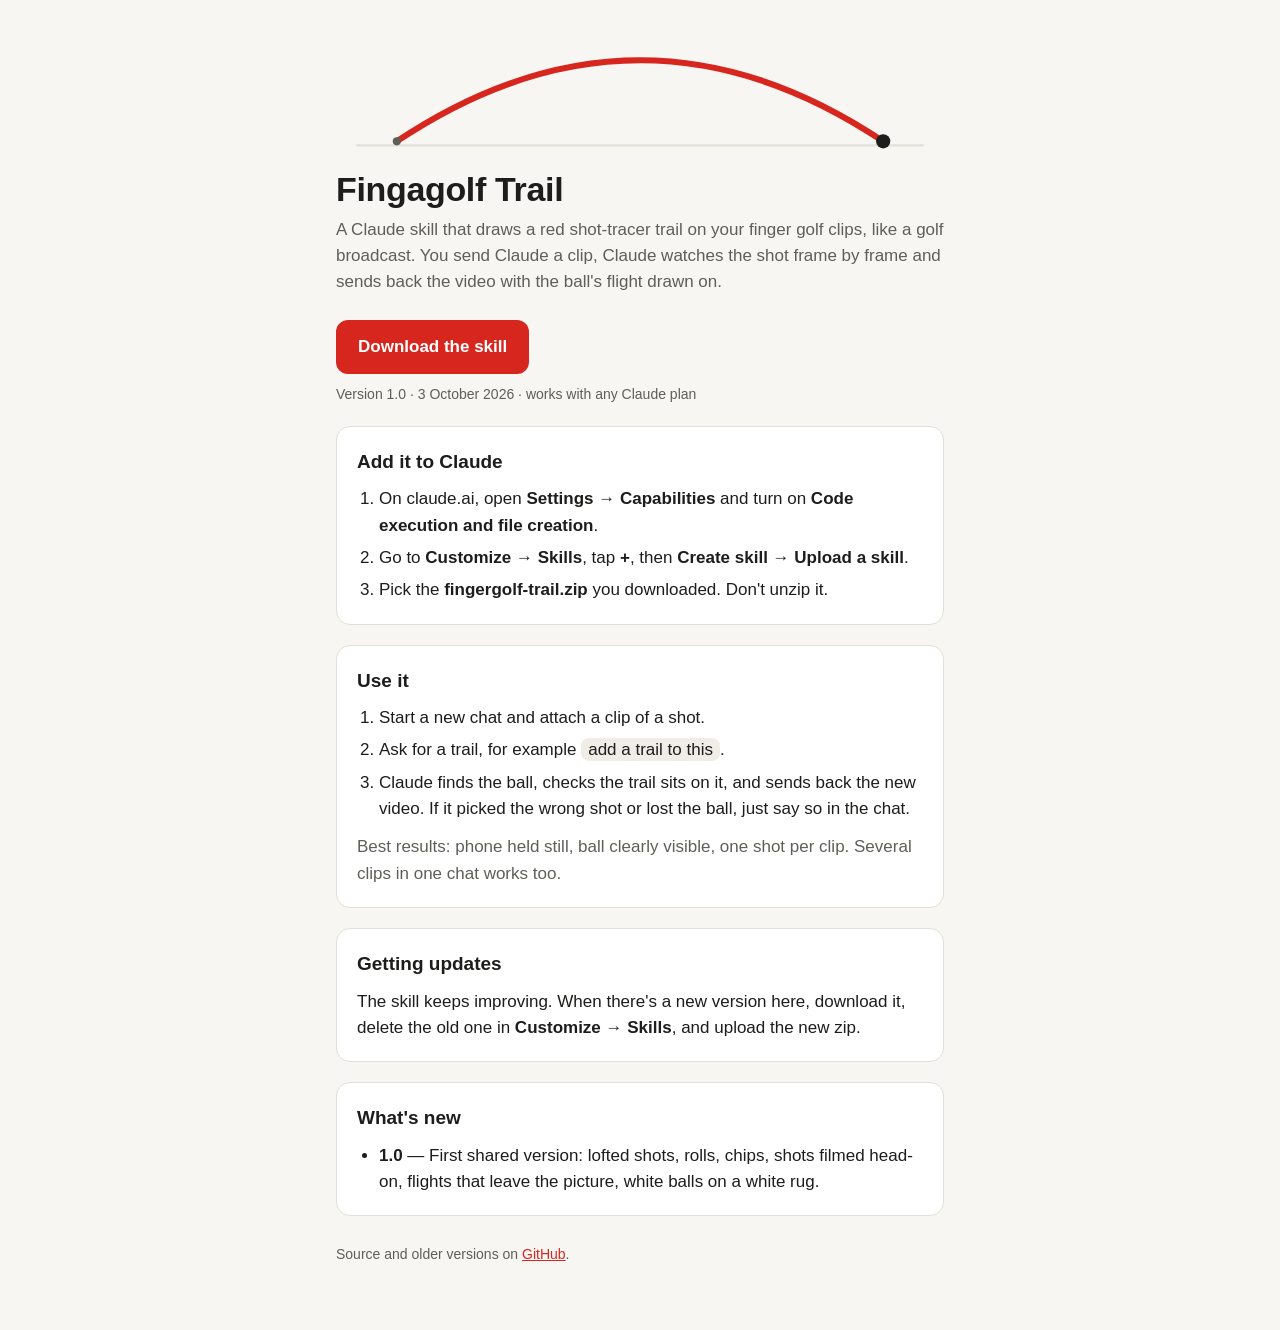
==== docs/index.html @ 9f87d773 "Share the Claude skill instead of the website The repo now hosts the fingergolf-trail Claude skill (" ====
<!doctype html>
<html lang="en">
<head>
<meta charset="utf-8">
<meta name="viewport" content="width=device-width,initial-scale=1">
<title>Fingagolf Trail</title>
<meta name="description" content="A Claude skill that draws a shot-tracer trail on finger golf clips.">
<style>
:root {
  --bg: #f7f6f2; --card: #ffffff; --ink: #1d1d1b; --muted: #5f5e58;
  --line: #e2e0d8; --red: #d7261e; --red-ink: #ffffff; --code: #efede6;
}
@media (prefers-color-scheme: dark) {
  :root:not([data-theme="light"]) {
    --bg: #151514; --card: #1f1f1d; --ink: #ecebe6; --muted: #a3a29b;
    --line: #34332f; --red: #ef3b32; --red-ink: #ffffff; --code: #2a2a27;
  }
}
:root[data-theme="dark"] {
  --bg: #151514; --card: #1f1f1d; --ink: #ecebe6; --muted: #a3a29b;
  --line: #34332f; --red: #ef3b32; --red-ink: #ffffff; --code: #2a2a27;
}
* { box-sizing: border-box; }
body {
  margin: 0; background: var(--bg); color: var(--ink);
  font: 17px/1.55 -apple-system, BlinkMacSystemFont, "Segoe UI", Roboto, Helvetica, Arial, sans-serif;
}
main { max-width: 640px; margin: 0 auto; padding: 40px 16px 64px; }
header svg { display: block; width: 100%; height: auto; margin-bottom: 8px; }
h1 { font-size: 34px; line-height: 1.15; margin: 0 0 8px; letter-spacing: -0.01em; }
.lede { color: var(--muted); margin: 0 0 24px; }
.dl {
  display: inline-flex; align-items: center; gap: 10px;
  background: var(--red); color: var(--red-ink); text-decoration: none;
  font-weight: 600; padding: 14px 22px; border-radius: 12px;
}
.dl:hover { filter: brightness(1.06); }
.ver { color: var(--muted); font-size: 14px; margin: 10px 0 0; }
section { background: var(--card); border: 1px solid var(--line); border-radius: 14px; padding: 20px 20px 8px; margin-top: 20px; }
h2 { font-size: 19px; margin: 0 0 10px; }
ol, ul { padding-left: 22px; margin: 0 0 12px; }
li { margin: 6px 0; }
b { font-weight: 600; }
.q { background: var(--code); border-radius: 8px; padding: 2px 7px; white-space: nowrap; }
p { margin: 0 0 12px; }
.muted { color: var(--muted); }
footer { color: var(--muted); font-size: 14px; margin-top: 28px; }
a { color: var(--red); }
</style>
</head>
<body>
<main>
  <header>
    <svg viewBox="0 0 600 120" role="img" aria-label="A red trail arcing from a tee to a landing spot">
      <line x1="20" y1="104" x2="580" y2="104" stroke="var(--line)" stroke-width="2"/>
      <path d="M60 100 Q 300 -60 540 100" fill="none" stroke="var(--red)" stroke-width="6" stroke-linecap="round"/>
      <circle cx="540" cy="100" r="7" fill="var(--ink)"/>
      <circle cx="60" cy="100" r="4" fill="var(--muted)"/>
    </svg>
    <h1>Fingagolf Trail</h1>
    <p class="lede">A Claude skill that draws a red shot-tracer trail on your finger golf clips, like a golf broadcast. You send Claude a clip, Claude watches the shot frame by frame and sends back the video with the ball's flight drawn on.</p>
    <a class="dl" href="fingergolf-trail.zip" download>Download the skill</a>
    <p class="ver">Version 1.0 · 3 October 2026 · works with any Claude plan</p>
  </header>

  <section>
    <h2>Add it to Claude</h2>
    <ol>
      <li>On claude.ai, open <b>Settings → Capabilities</b> and turn on <b>Code execution and file creation</b>.</li>
      <li>Go to <b>Customize → Skills</b>, tap <b>+</b>, then <b>Create skill → Upload a skill</b>.</li>
      <li>Pick the <b>fingergolf-trail.zip</b> you downloaded. Don't unzip it.</li>
    </ol>
  </section>

  <section>
    <h2>Use it</h2>
    <ol>
      <li>Start a new chat and attach a clip of a shot.</li>
      <li>Ask for a trail, for example <span class="q">add a trail to this</span>.</li>
      <li>Claude finds the ball, checks the trail sits on it, and sends back the new video. If it picked the wrong shot or lost the ball, just say so in the chat.</li>
    </ol>
    <p class="muted">Best results: phone held still, ball clearly visible, one shot per clip. Several clips in one chat works too.</p>
  </section>

  <section>
    <h2>Getting updates</h2>
    <p>The skill keeps improving. When there's a new version here, download it, delete the old one in <b>Customize → Skills</b>, and upload the new zip.</p>
  </section>

  <section>
    <h2>What's new</h2>
    <ul>
      <li><b>1.0</b> — First shared version: lofted shots, rolls, chips, shots filmed head-on, flights that leave the picture, white balls on a white rug.</li>
    </ul>
  </section>

  <footer>Source and older versions on <a href="https://github.com/samram126/fingagolf-trail">GitHub</a>.</footer>
</main>
</body>
</html>
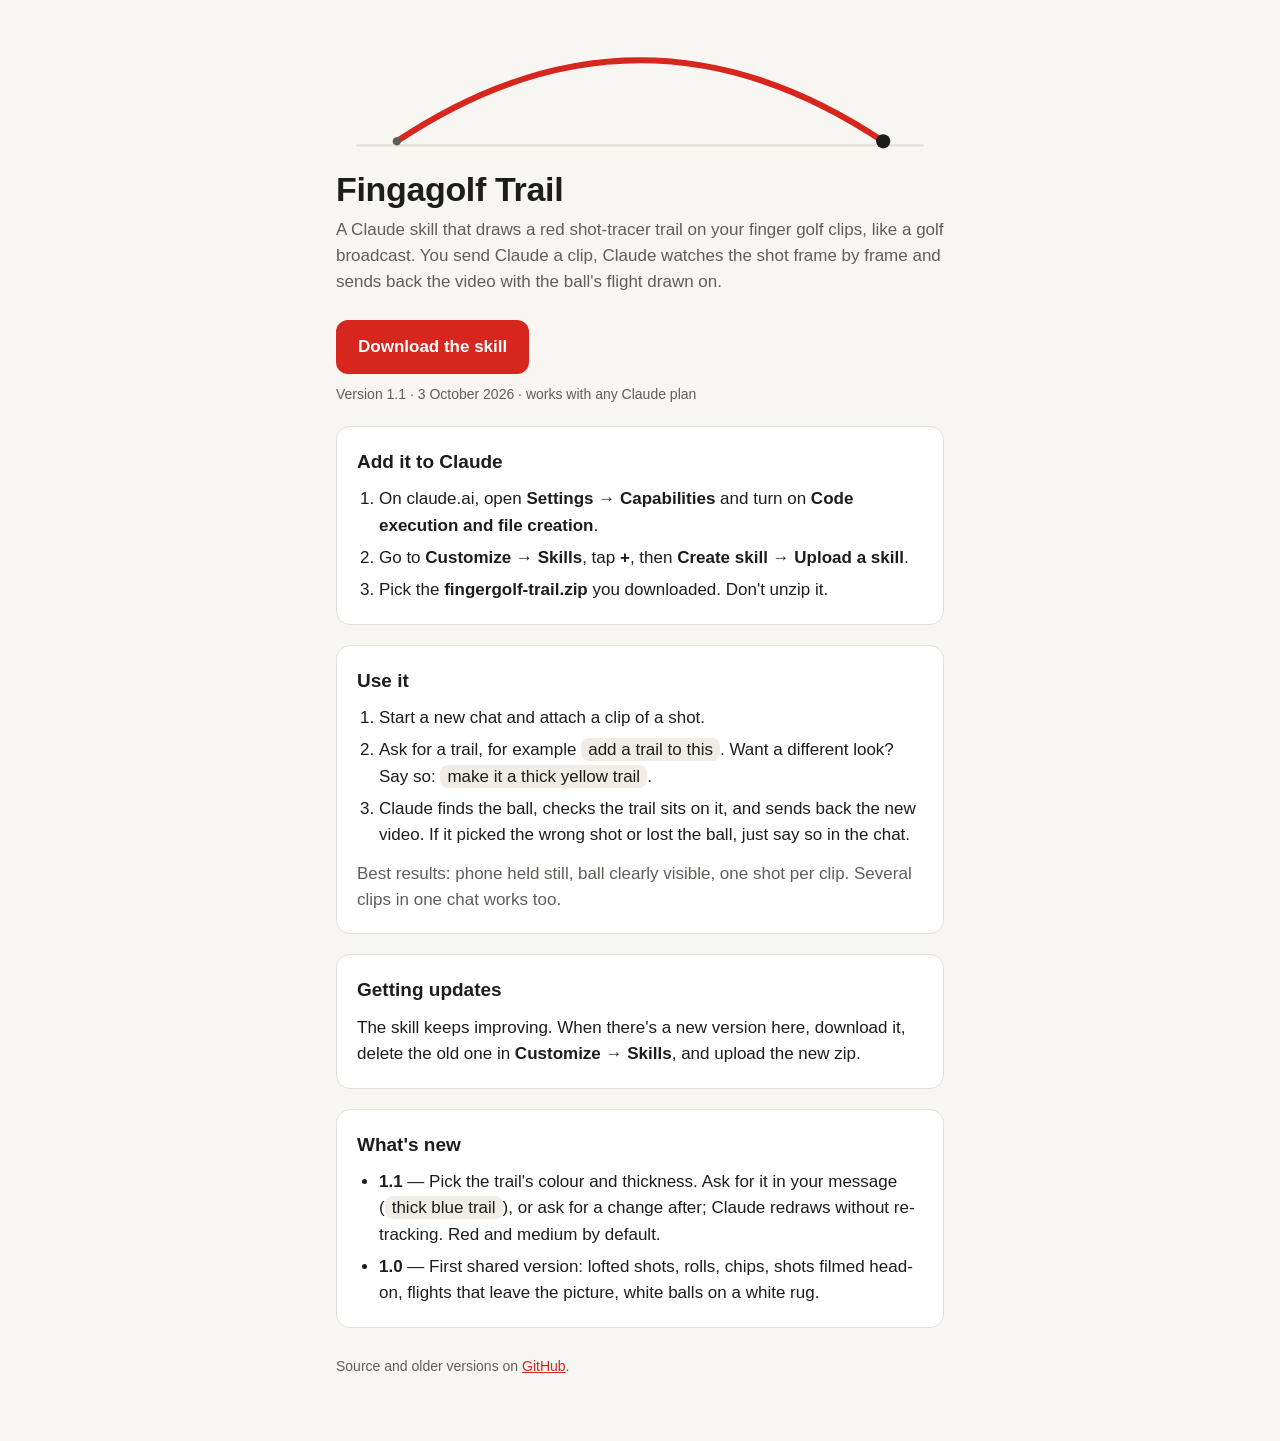
==== commit 0a9c46d9: "Skill 1.1: choose trail colour and thickness Co-Authored-By: Claude Opus 5.5 <noreply@anthropic.com>" ====
--- a/docs/index.html
+++ b/docs/index.html
@@ -60,7 +60,7 @@
     <h1>Fingagolf Trail</h1>
     <p class="lede">A Claude skill that draws a red shot-tracer trail on your finger golf clips, like a golf broadcast. You send Claude a clip, Claude watches the shot frame by frame and sends back the video with the ball's flight drawn on.</p>
     <a class="dl" href="fingergolf-trail.zip" download>Download the skill</a>
-    <p class="ver">Version 1.0 · 3 October 2026 · works with any Claude plan</p>
+    <p class="ver">Version 1.1 · 3 October 2026 · works with any Claude plan</p>
   </header>
 
   <section>
@@ -76,7 +76,7 @@
     <h2>Use it</h2>
     <ol>
       <li>Start a new chat and attach a clip of a shot.</li>
-      <li>Ask for a trail, for example <span class="q">add a trail to this</span>.</li>
+      <li>Ask for a trail, for example <span class="q">add a trail to this</span>. Want a different look? Say so: <span class="q">make it a thick yellow trail</span>.</li>
       <li>Claude finds the ball, checks the trail sits on it, and sends back the new video. If it picked the wrong shot or lost the ball, just say so in the chat.</li>
     </ol>
     <p class="muted">Best results: phone held still, ball clearly visible, one shot per clip. Several clips in one chat works too.</p>
@@ -90,6 +90,7 @@
   <section>
     <h2>What's new</h2>
     <ul>
+      <li><b>1.1</b> — Pick the trail's colour and thickness. Ask for it in your message (<span class="q">thick blue trail</span>), or ask for a change after; Claude redraws without re-tracking. Red and medium by default.</li>
       <li><b>1.0</b> — First shared version: lofted shots, rolls, chips, shots filmed head-on, flights that leave the picture, white balls on a white rug.</li>
     </ul>
   </section>
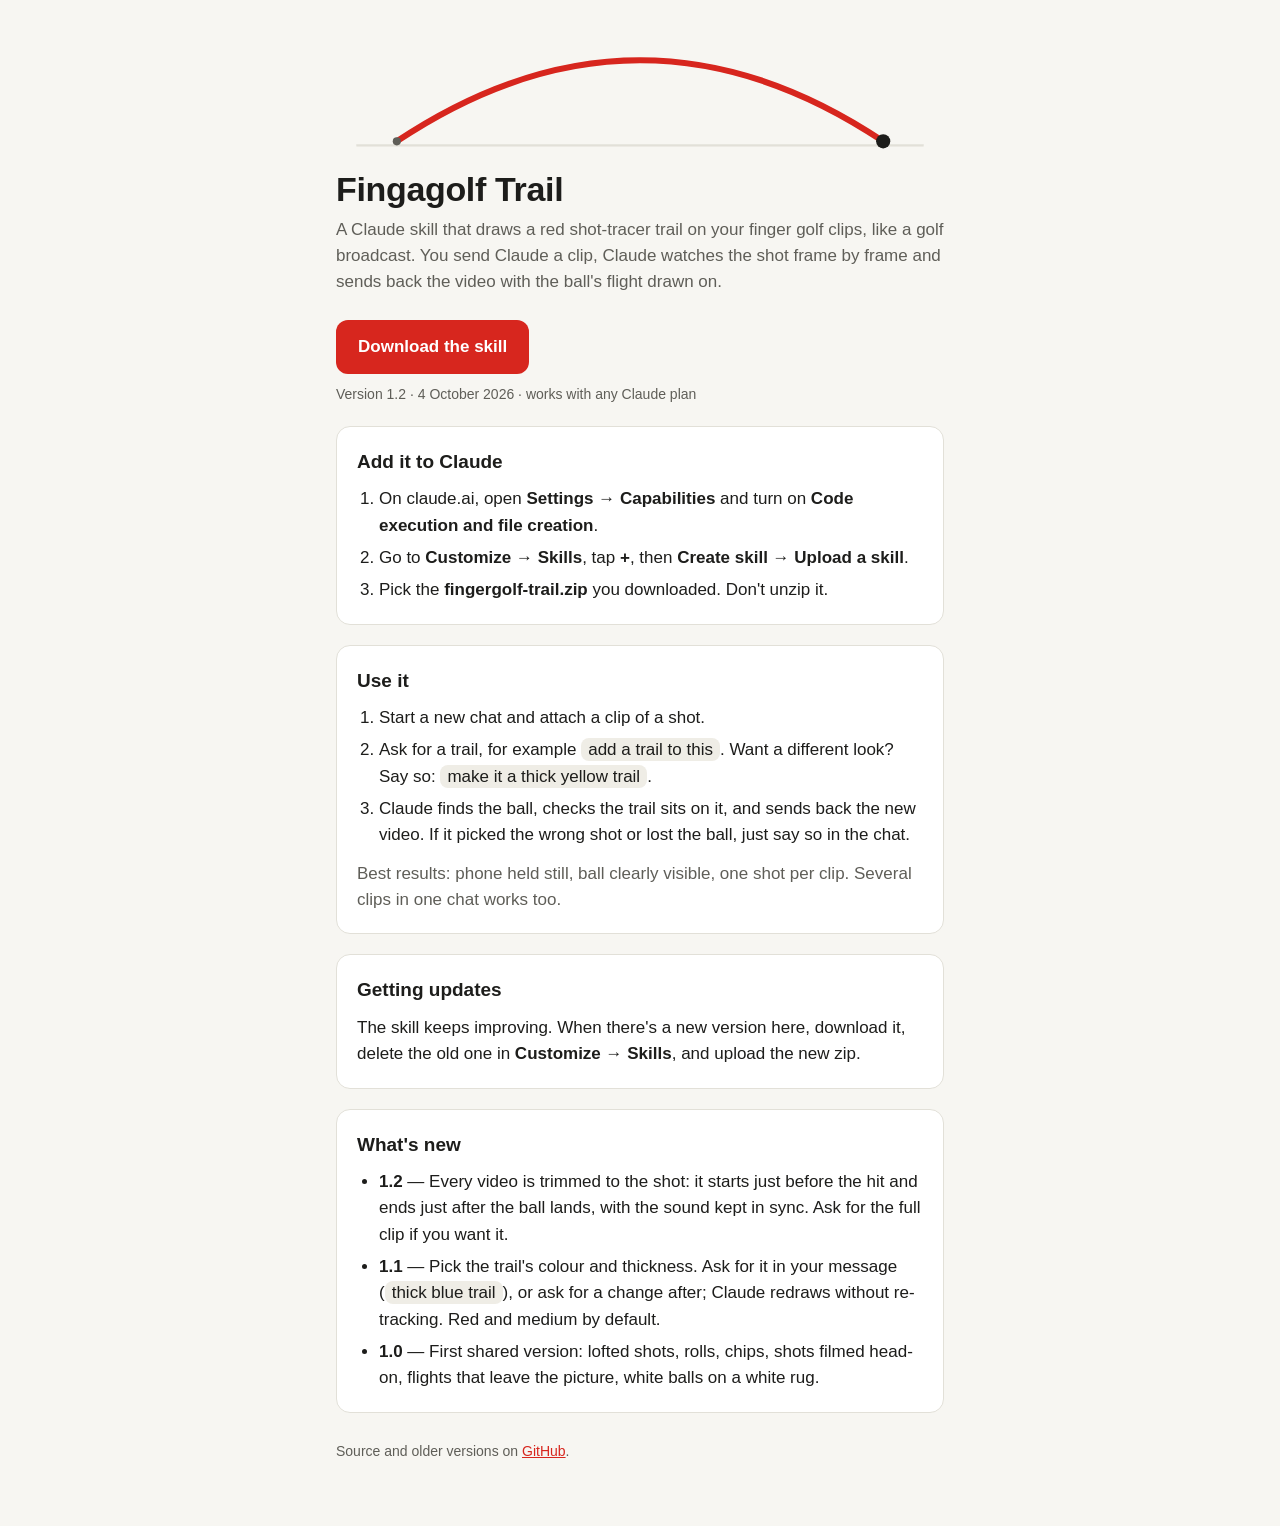
==== commit 6c8d3138: "Skill 1.2: trim every clip to the shot, sound in sync Co-Authored-By: Claude Opus 5.5 <noreply@anthr" ====
--- a/docs/index.html
+++ b/docs/index.html
@@ -60,7 +60,7 @@
     <h1>Fingagolf Trail</h1>
     <p class="lede">A Claude skill that draws a red shot-tracer trail on your finger golf clips, like a golf broadcast. You send Claude a clip, Claude watches the shot frame by frame and sends back the video with the ball's flight drawn on.</p>
     <a class="dl" href="fingergolf-trail.zip" download>Download the skill</a>
-    <p class="ver">Version 1.1 · 3 October 2026 · works with any Claude plan</p>
+    <p class="ver">Version 1.2 · 4 October 2026 · works with any Claude plan</p>
   </header>
 
   <section>
@@ -90,6 +90,7 @@
   <section>
     <h2>What's new</h2>
     <ul>
+      <li><b>1.2</b> — Every video is trimmed to the shot: it starts just before the hit and ends just after the ball lands, with the sound kept in sync. Ask for the full clip if you want it.</li>
       <li><b>1.1</b> — Pick the trail's colour and thickness. Ask for it in your message (<span class="q">thick blue trail</span>), or ask for a change after; Claude redraws without re-tracking. Red and medium by default.</li>
       <li><b>1.0</b> — First shared version: lofted shots, rolls, chips, shots filmed head-on, flights that leave the picture, white balls on a white rug.</li>
     </ul>
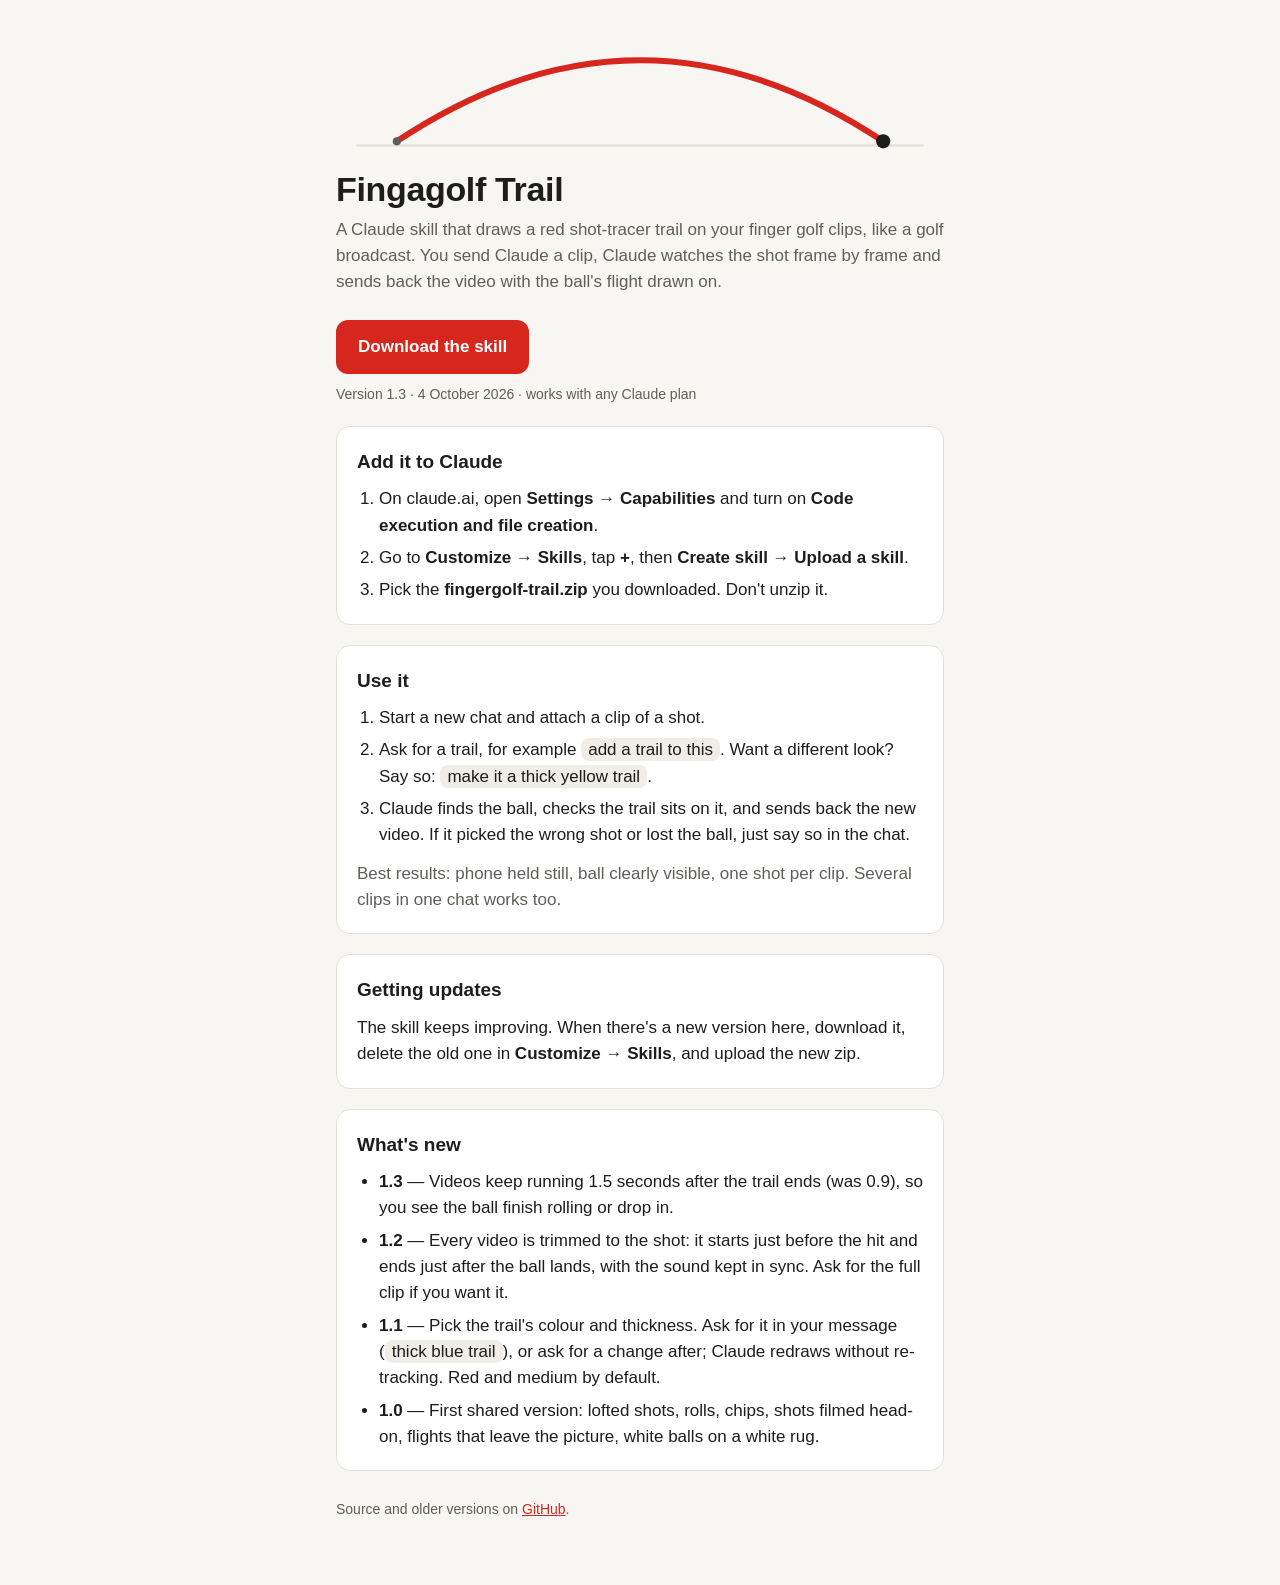
==== commit f6a4bb3c: "Skill 1.3: keep 1.5 s after the trail ends Co-Authored-By: Claude Opus 5.5 <noreply@anthropic.com> C" ====
--- a/docs/index.html
+++ b/docs/index.html
@@ -60,7 +60,7 @@
     <h1>Fingagolf Trail</h1>
     <p class="lede">A Claude skill that draws a red shot-tracer trail on your finger golf clips, like a golf broadcast. You send Claude a clip, Claude watches the shot frame by frame and sends back the video with the ball's flight drawn on.</p>
     <a class="dl" href="fingergolf-trail.zip" download>Download the skill</a>
-    <p class="ver">Version 1.2 · 4 October 2026 · works with any Claude plan</p>
+    <p class="ver">Version 1.3 · 4 October 2026 · works with any Claude plan</p>
   </header>
 
   <section>
@@ -90,6 +90,7 @@
   <section>
     <h2>What's new</h2>
     <ul>
+      <li><b>1.3</b> — Videos keep running 1.5 seconds after the trail ends (was 0.9), so you see the ball finish rolling or drop in.</li>
       <li><b>1.2</b> — Every video is trimmed to the shot: it starts just before the hit and ends just after the ball lands, with the sound kept in sync. Ask for the full clip if you want it.</li>
       <li><b>1.1</b> — Pick the trail's colour and thickness. Ask for it in your message (<span class="q">thick blue trail</span>), or ask for a change after; Claude redraws without re-tracking. Red and medium by default.</li>
       <li><b>1.0</b> — First shared version: lofted shots, rolls, chips, shots filmed head-on, flights that leave the picture, white balls on a white rug.</li>
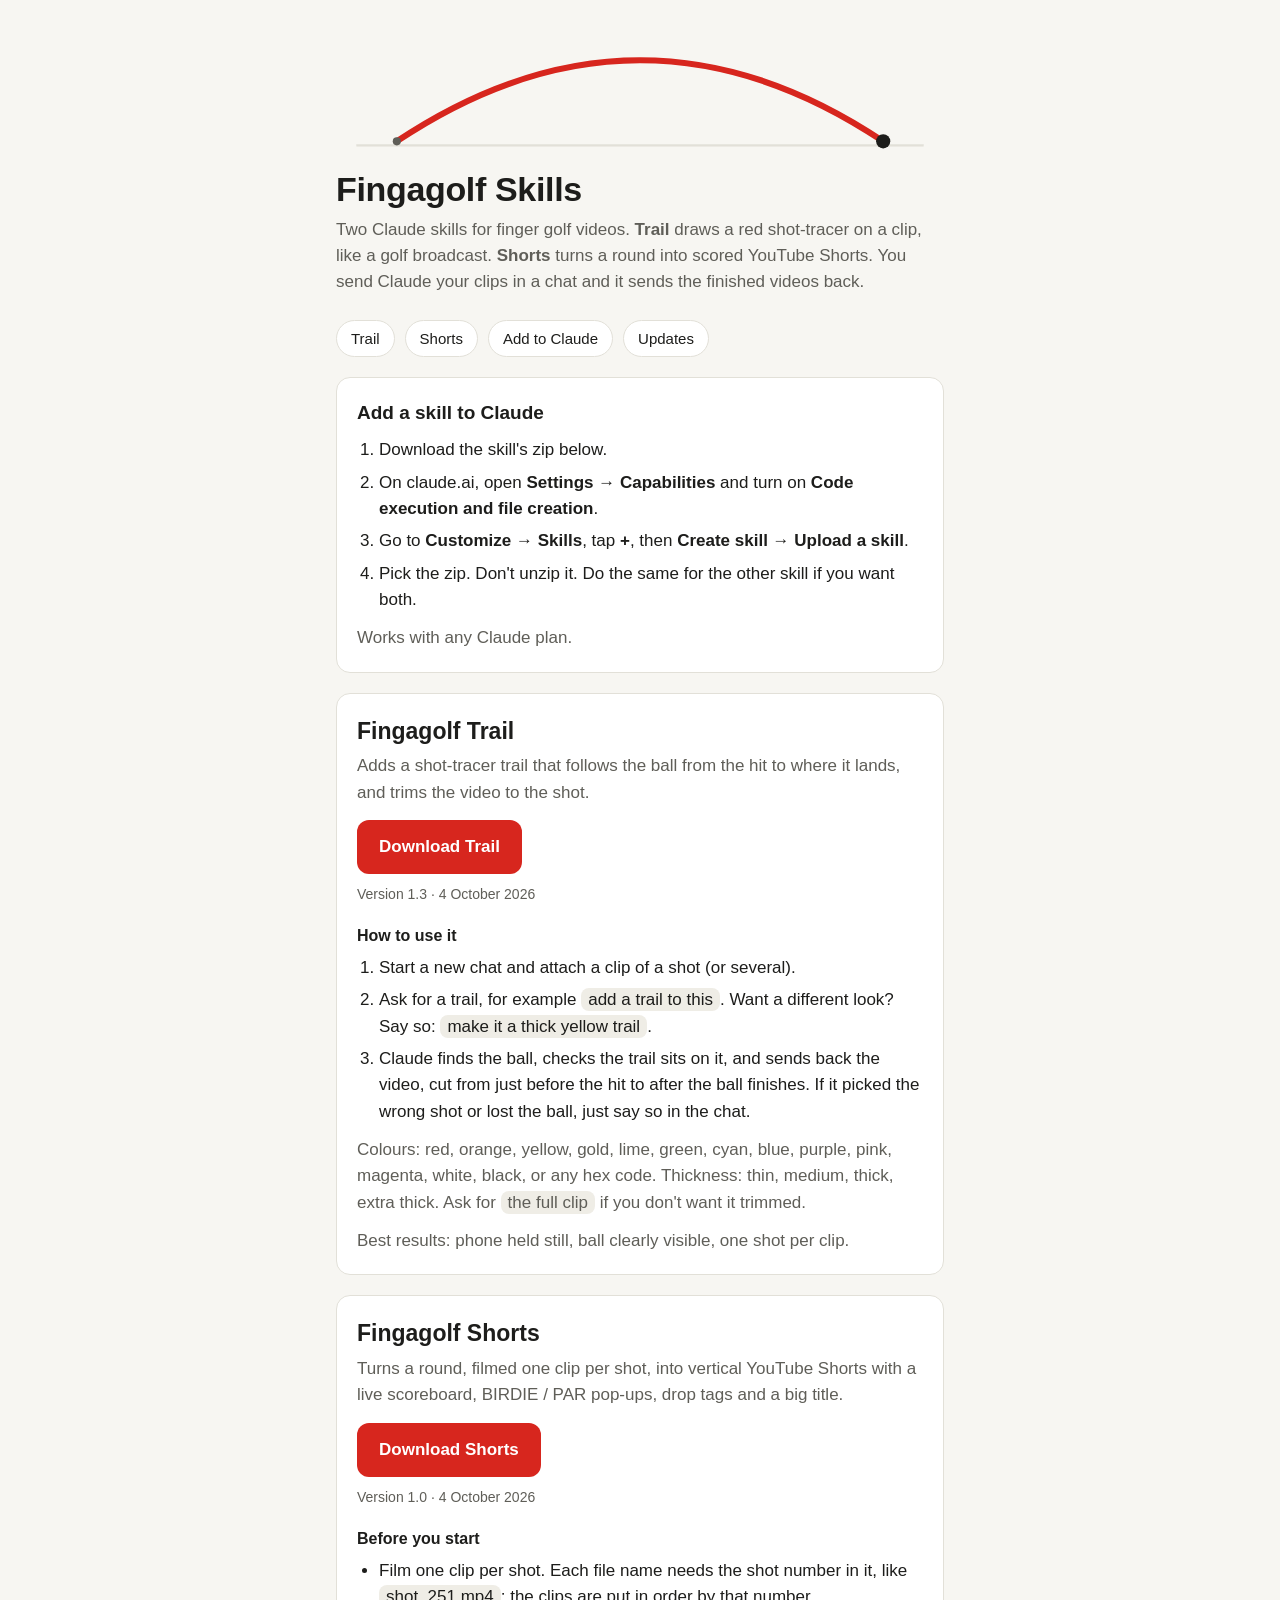
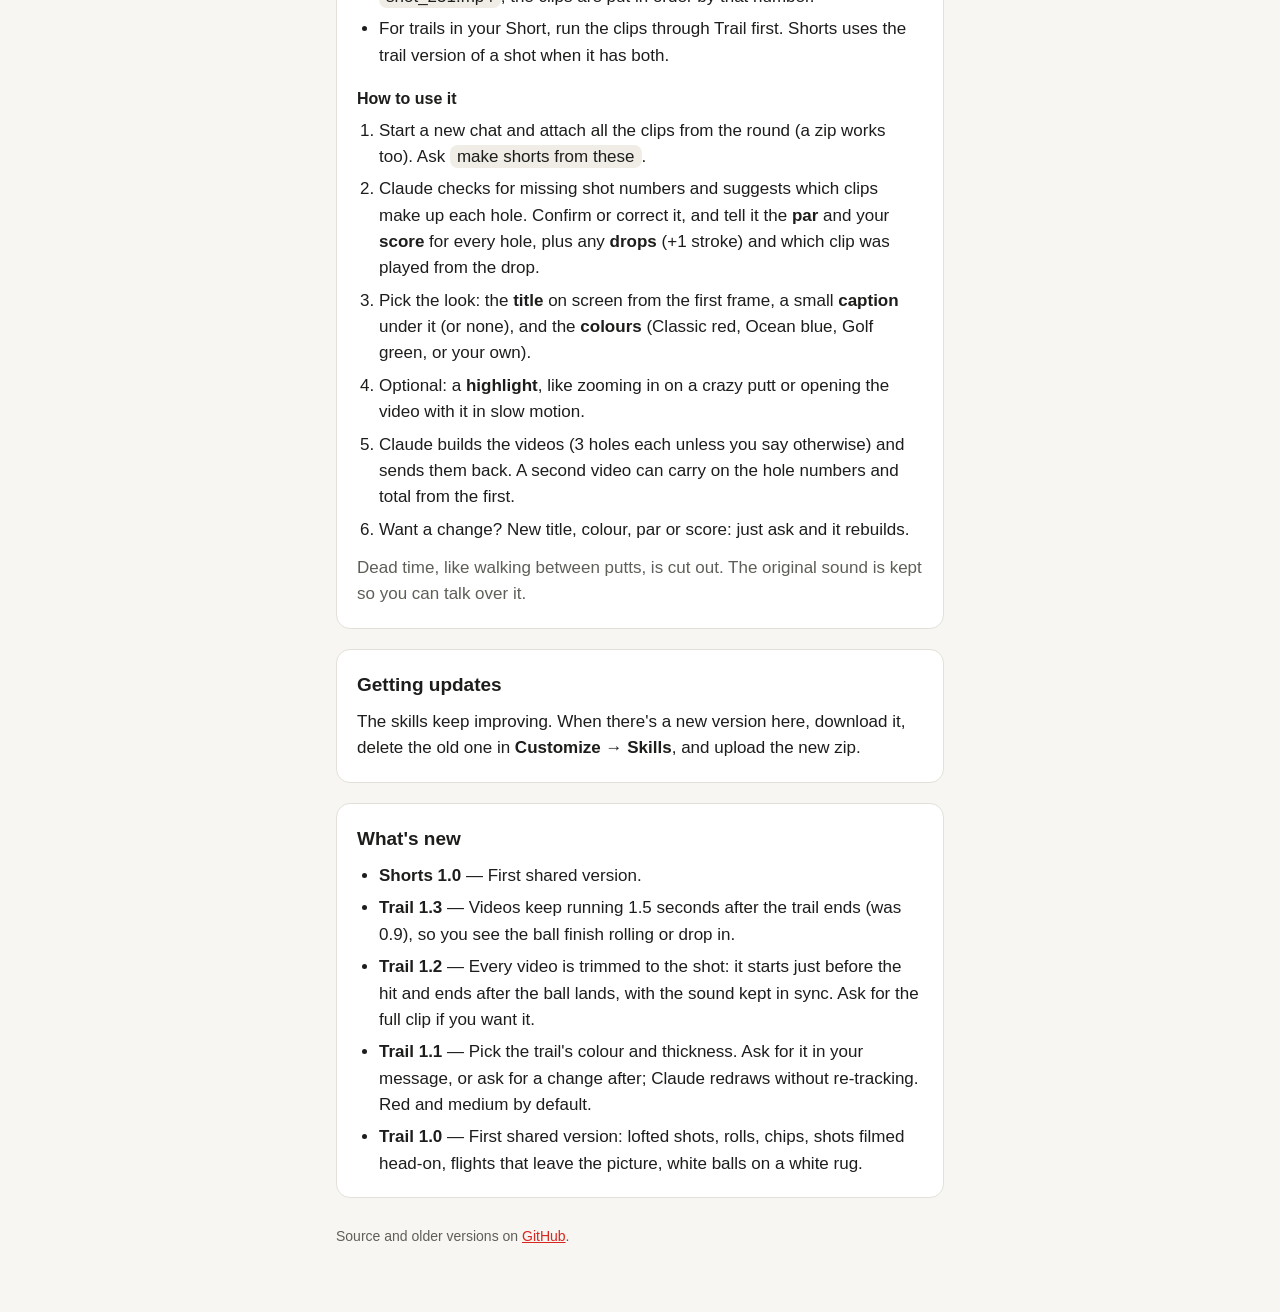
==== commit 85d22630: "Add Fingagolf Shorts skill and directions to the page Co-Authored-By: Claude Opus 5.5 <noreply@anthr" ====
--- a/docs/index.html
+++ b/docs/index.html
@@ -3,8 +3,8 @@
 <head>
 <meta charset="utf-8">
 <meta name="viewport" content="width=device-width,initial-scale=1">
-<title>Fingagolf Trail</title>
-<meta name="description" content="A Claude skill that draws a shot-tracer trail on finger golf clips.">
+<title>Fingagolf Skills</title>
+<meta name="description" content="Claude skills for finger golf videos: shot-tracer trails and scored YouTube Shorts.">
 <style>
 :root {
   --bg: #f7f6f2; --card: #ffffff; --ink: #1d1d1b; --muted: #5f5e58;
@@ -44,6 +44,11 @@
 .q { background: var(--code); border-radius: 8px; padding: 2px 7px; white-space: nowrap; }
 p { margin: 0 0 12px; }
 .muted { color: var(--muted); }
+.skill h2 { font-size: 23px; margin-bottom: 4px; }
+.skill .what { color: var(--muted); margin-bottom: 14px; }
+h3 { font-size: 16px; margin: 18px 0 6px; }
+nav { display: flex; gap: 10px; flex-wrap: wrap; margin-top: 4px; }
+nav a { color: var(--ink); text-decoration: none; border: 1px solid var(--line); border-radius: 999px; padding: 6px 14px; font-size: 15px; background: var(--card); }
 footer { color: var(--muted); font-size: 14px; margin-top: 28px; }
 a { color: var(--red); }
 </style>
@@ -57,43 +62,72 @@
       <circle cx="540" cy="100" r="7" fill="var(--ink)"/>
       <circle cx="60" cy="100" r="4" fill="var(--muted)"/>
     </svg>
-    <h1>Fingagolf Trail</h1>
-    <p class="lede">A Claude skill that draws a red shot-tracer trail on your finger golf clips, like a golf broadcast. You send Claude a clip, Claude watches the shot frame by frame and sends back the video with the ball's flight drawn on.</p>
-    <a class="dl" href="fingergolf-trail.zip" download>Download the skill</a>
-    <p class="ver">Version 1.3 · 4 October 2026 · works with any Claude plan</p>
+    <h1>Fingagolf Skills</h1>
+    <p class="lede">Two Claude skills for finger golf videos. <b>Trail</b> draws a red shot-tracer on a clip, like a golf broadcast. <b>Shorts</b> turns a round into scored YouTube Shorts. You send Claude your clips in a chat and it sends the finished videos back.</p>
+    <nav><a href="#trail">Trail</a><a href="#shorts">Shorts</a><a href="#install">Add to Claude</a><a href="#updates">Updates</a></nav>
   </header>
 
-  <section>
-    <h2>Add it to Claude</h2>
+  <section id="install">
+    <h2>Add a skill to Claude</h2>
     <ol>
+      <li>Download the skill's zip below.</li>
       <li>On claude.ai, open <b>Settings → Capabilities</b> and turn on <b>Code execution and file creation</b>.</li>
       <li>Go to <b>Customize → Skills</b>, tap <b>+</b>, then <b>Create skill → Upload a skill</b>.</li>
-      <li>Pick the <b>fingergolf-trail.zip</b> you downloaded. Don't unzip it.</li>
+      <li>Pick the zip. Don't unzip it. Do the same for the other skill if you want both.</li>
     </ol>
+    <p class="muted">Works with any Claude plan.</p>
   </section>
 
-  <section>
-    <h2>Use it</h2>
+  <section class="skill" id="trail">
+    <h2>Fingagolf Trail</h2>
+    <p class="what">Adds a shot-tracer trail that follows the ball from the hit to where it lands, and trims the video to the shot.</p>
+    <a class="dl" href="fingergolf-trail.zip" download>Download Trail</a>
+    <p class="ver">Version 1.3 · 4 October 2026</p>
+    <h3>How to use it</h3>
     <ol>
-      <li>Start a new chat and attach a clip of a shot.</li>
+      <li>Start a new chat and attach a clip of a shot (or several).</li>
       <li>Ask for a trail, for example <span class="q">add a trail to this</span>. Want a different look? Say so: <span class="q">make it a thick yellow trail</span>.</li>
-      <li>Claude finds the ball, checks the trail sits on it, and sends back the new video. If it picked the wrong shot or lost the ball, just say so in the chat.</li>
+      <li>Claude finds the ball, checks the trail sits on it, and sends back the video, cut from just before the hit to after the ball finishes. If it picked the wrong shot or lost the ball, just say so in the chat.</li>
     </ol>
-    <p class="muted">Best results: phone held still, ball clearly visible, one shot per clip. Several clips in one chat works too.</p>
+    <p class="muted">Colours: red, orange, yellow, gold, lime, green, cyan, blue, purple, pink, magenta, white, black, or any hex code. Thickness: thin, medium, thick, extra thick. Ask for <span class="q">the full clip</span> if you don't want it trimmed.</p>
+    <p class="muted">Best results: phone held still, ball clearly visible, one shot per clip.</p>
   </section>
 
-  <section>
+  <section class="skill" id="shorts">
+    <h2>Fingagolf Shorts</h2>
+    <p class="what">Turns a round, filmed one clip per shot, into vertical YouTube Shorts with a live scoreboard, BIRDIE / PAR pop-ups, drop tags and a big title.</p>
+    <a class="dl" href="fingagolf-shorts.zip" download>Download Shorts</a>
+    <p class="ver">Version 1.0 · 4 October 2026</p>
+    <h3>Before you start</h3>
+    <ul>
+      <li>Film one clip per shot. Each file name needs the shot number in it, like <span class="q">shot_251.mp4</span>; the clips are put in order by that number.</li>
+      <li>For trails in your Short, run the clips through Trail first. Shorts uses the trail version of a shot when it has both.</li>
+    </ul>
+    <h3>How to use it</h3>
+    <ol>
+      <li>Start a new chat and attach all the clips from the round (a zip works too). Ask <span class="q">make shorts from these</span>.</li>
+      <li>Claude checks for missing shot numbers and suggests which clips make up each hole. Confirm or correct it, and tell it the <b>par</b> and your <b>score</b> for every hole, plus any <b>drops</b> (+1 stroke) and which clip was played from the drop.</li>
+      <li>Pick the look: the <b>title</b> on screen from the first frame, a small <b>caption</b> under it (or none), and the <b>colours</b> (Classic red, Ocean blue, Golf green, or your own).</li>
+      <li>Optional: a <b>highlight</b>, like zooming in on a crazy putt or opening the video with it in slow motion.</li>
+      <li>Claude builds the videos (3 holes each unless you say otherwise) and sends them back. A second video can carry on the hole numbers and total from the first.</li>
+      <li>Want a change? New title, colour, par or score: just ask and it rebuilds.</li>
+    </ol>
+    <p class="muted">Dead time, like walking between putts, is cut out. The original sound is kept so you can talk over it.</p>
+  </section>
+
+  <section id="updates">
     <h2>Getting updates</h2>
-    <p>The skill keeps improving. When there's a new version here, download it, delete the old one in <b>Customize → Skills</b>, and upload the new zip.</p>
+    <p>The skills keep improving. When there's a new version here, download it, delete the old one in <b>Customize → Skills</b>, and upload the new zip.</p>
   </section>
 
   <section>
     <h2>What's new</h2>
     <ul>
-      <li><b>1.3</b> — Videos keep running 1.5 seconds after the trail ends (was 0.9), so you see the ball finish rolling or drop in.</li>
-      <li><b>1.2</b> — Every video is trimmed to the shot: it starts just before the hit and ends just after the ball lands, with the sound kept in sync. Ask for the full clip if you want it.</li>
-      <li><b>1.1</b> — Pick the trail's colour and thickness. Ask for it in your message (<span class="q">thick blue trail</span>), or ask for a change after; Claude redraws without re-tracking. Red and medium by default.</li>
-      <li><b>1.0</b> — First shared version: lofted shots, rolls, chips, shots filmed head-on, flights that leave the picture, white balls on a white rug.</li>
+      <li><b>Shorts 1.0</b> — First shared version.</li>
+      <li><b>Trail 1.3</b> — Videos keep running 1.5 seconds after the trail ends (was 0.9), so you see the ball finish rolling or drop in.</li>
+      <li><b>Trail 1.2</b> — Every video is trimmed to the shot: it starts just before the hit and ends after the ball lands, with the sound kept in sync. Ask for the full clip if you want it.</li>
+      <li><b>Trail 1.1</b> — Pick the trail's colour and thickness. Ask for it in your message, or ask for a change after; Claude redraws without re-tracking. Red and medium by default.</li>
+      <li><b>Trail 1.0</b> — First shared version: lofted shots, rolls, chips, shots filmed head-on, flights that leave the picture, white balls on a white rug.</li>
     </ul>
   </section>
 
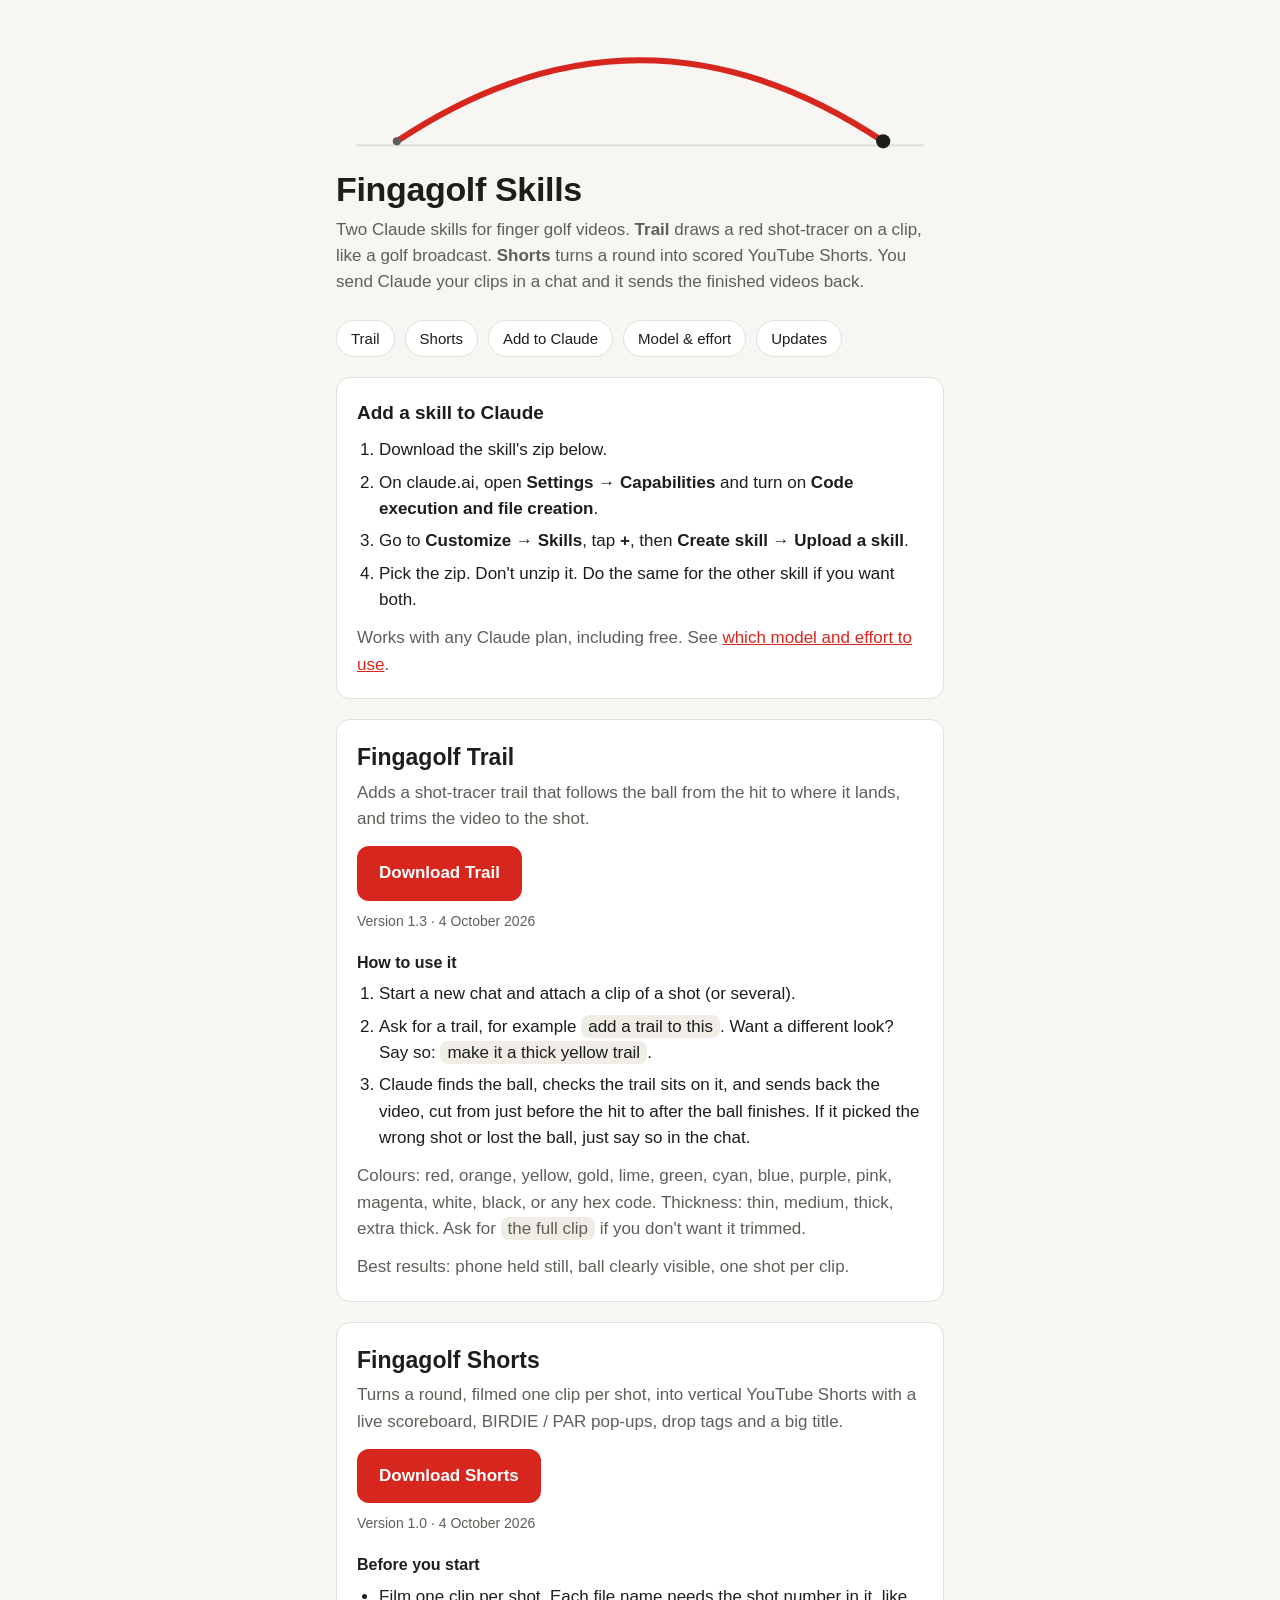
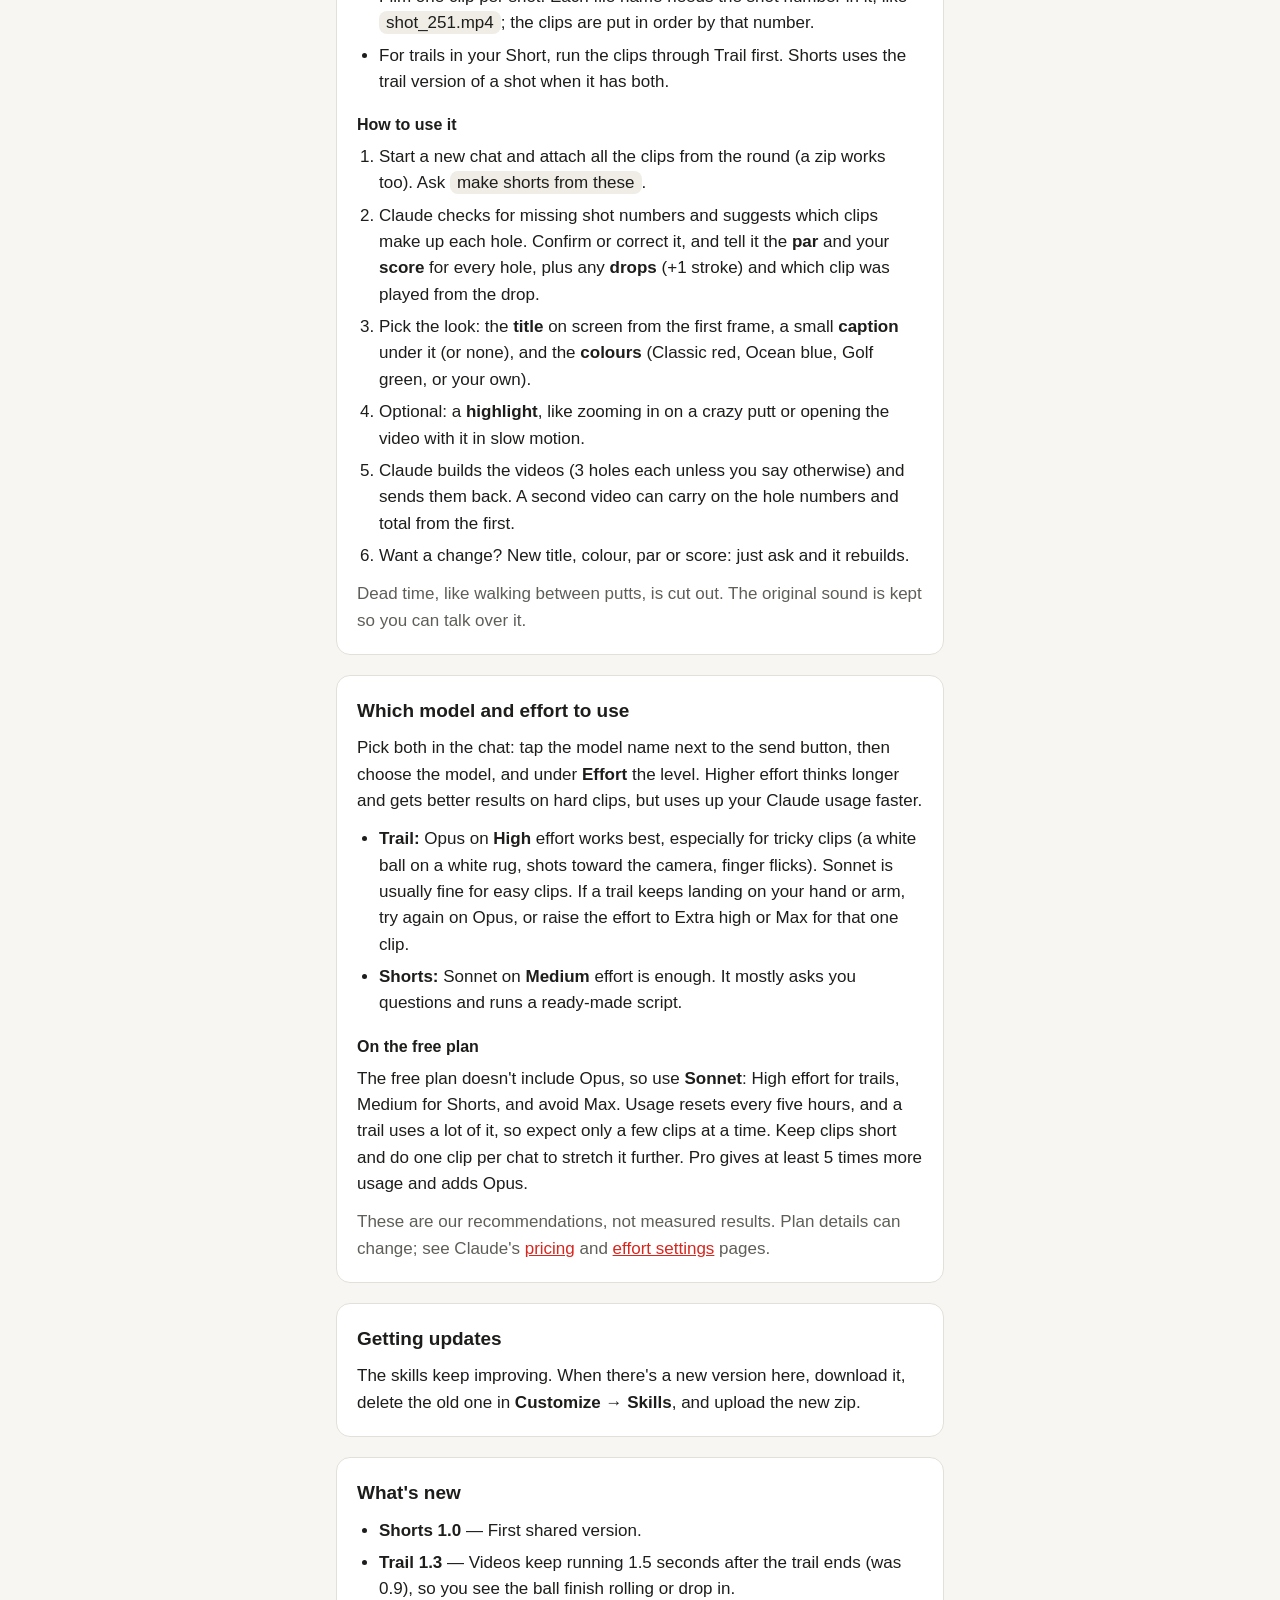
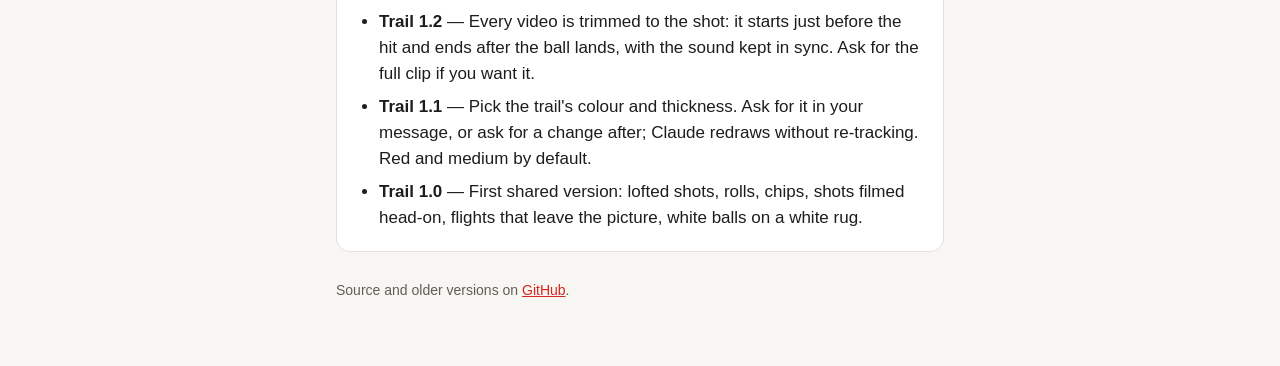
==== commit e63a6794: "Page: which model and effort to use, free plan notes Co-Authored-By: Claude Opus 5.5 <noreply@anthro" ====
--- a/docs/index.html
+++ b/docs/index.html
@@ -64,7 +64,7 @@
     </svg>
     <h1>Fingagolf Skills</h1>
     <p class="lede">Two Claude skills for finger golf videos. <b>Trail</b> draws a red shot-tracer on a clip, like a golf broadcast. <b>Shorts</b> turns a round into scored YouTube Shorts. You send Claude your clips in a chat and it sends the finished videos back.</p>
-    <nav><a href="#trail">Trail</a><a href="#shorts">Shorts</a><a href="#install">Add to Claude</a><a href="#updates">Updates</a></nav>
+    <nav><a href="#trail">Trail</a><a href="#shorts">Shorts</a><a href="#install">Add to Claude</a><a href="#settings">Model &amp; effort</a><a href="#updates">Updates</a></nav>
   </header>
 
   <section id="install">
@@ -75,7 +75,7 @@
       <li>Go to <b>Customize → Skills</b>, tap <b>+</b>, then <b>Create skill → Upload a skill</b>.</li>
       <li>Pick the zip. Don't unzip it. Do the same for the other skill if you want both.</li>
     </ol>
-    <p class="muted">Works with any Claude plan.</p>
+    <p class="muted">Works with any Claude plan, including free. See <a href="#settings">which model and effort to use</a>.</p>
   </section>
 
   <section class="skill" id="trail">
@@ -115,6 +115,18 @@
     <p class="muted">Dead time, like walking between putts, is cut out. The original sound is kept so you can talk over it.</p>
   </section>
 
+  <section id="settings">
+    <h2>Which model and effort to use</h2>
+    <p>Pick both in the chat: tap the model name next to the send button, then choose the model, and under <b>Effort</b> the level. Higher effort thinks longer and gets better results on hard clips, but uses up your Claude usage faster.</p>
+    <ul>
+      <li><b>Trail:</b> Opus on <b>High</b> effort works best, especially for tricky clips (a white ball on a white rug, shots toward the camera, finger flicks). Sonnet is usually fine for easy clips. If a trail keeps landing on your hand or arm, try again on Opus, or raise the effort to Extra high or Max for that one clip.</li>
+      <li><b>Shorts:</b> Sonnet on <b>Medium</b> effort is enough. It mostly asks you questions and runs a ready-made script.</li>
+    </ul>
+    <h3>On the free plan</h3>
+    <p>The free plan doesn't include Opus, so use <b>Sonnet</b>: High effort for trails, Medium for Shorts, and avoid Max. Usage resets every five hours, and a trail uses a lot of it, so expect only a few clips at a time. Keep clips short and do one clip per chat to stretch it further. Pro gives at least 5 times more usage and adds Opus.</p>
+    <p class="muted">These are our recommendations, not measured results. Plan details can change; see Claude's <a href="https://claude.com/pricing">pricing</a> and <a href="https://support.claude.com/en/articles/8664678-change-the-model-effort-and-thinking-settings">effort settings</a> pages.</p>
+  </section>
+
   <section id="updates">
     <h2>Getting updates</h2>
     <p>The skills keep improving. When there's a new version here, download it, delete the old one in <b>Customize → Skills</b>, and upload the new zip.</p>
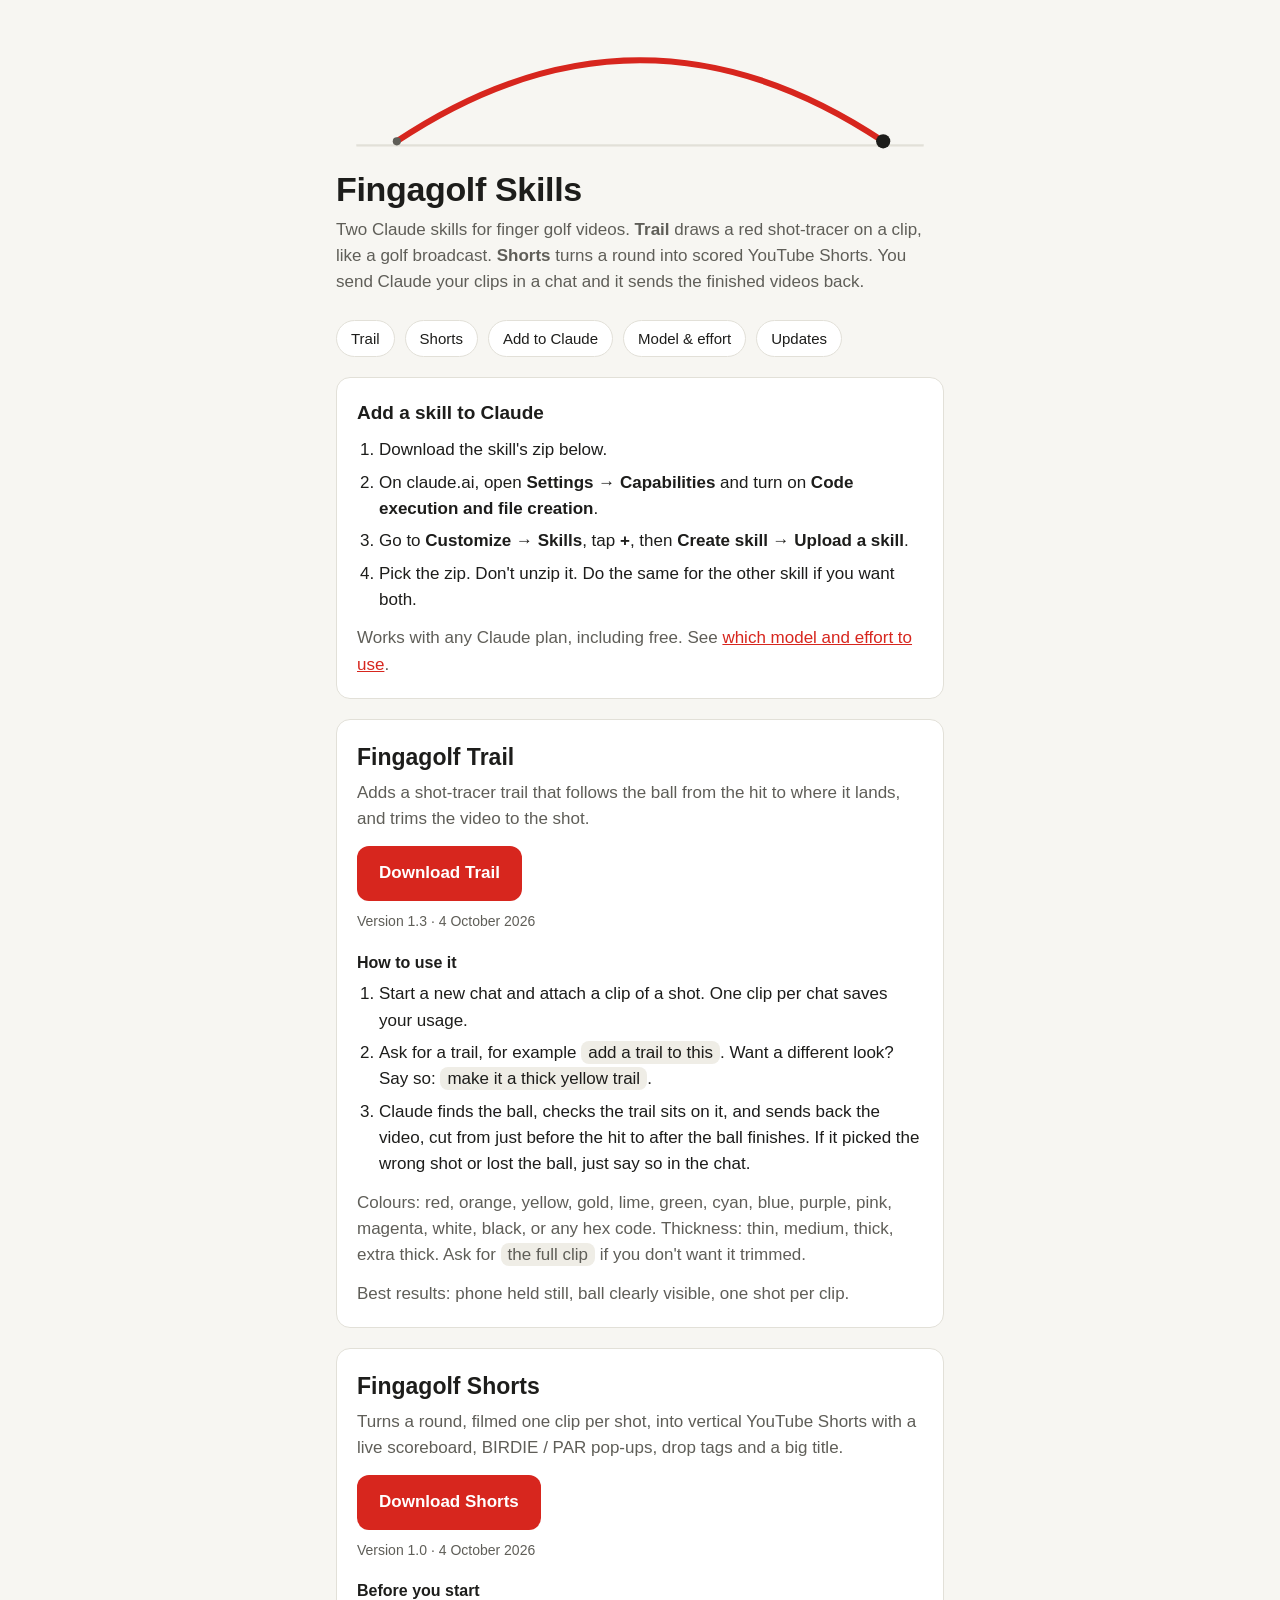
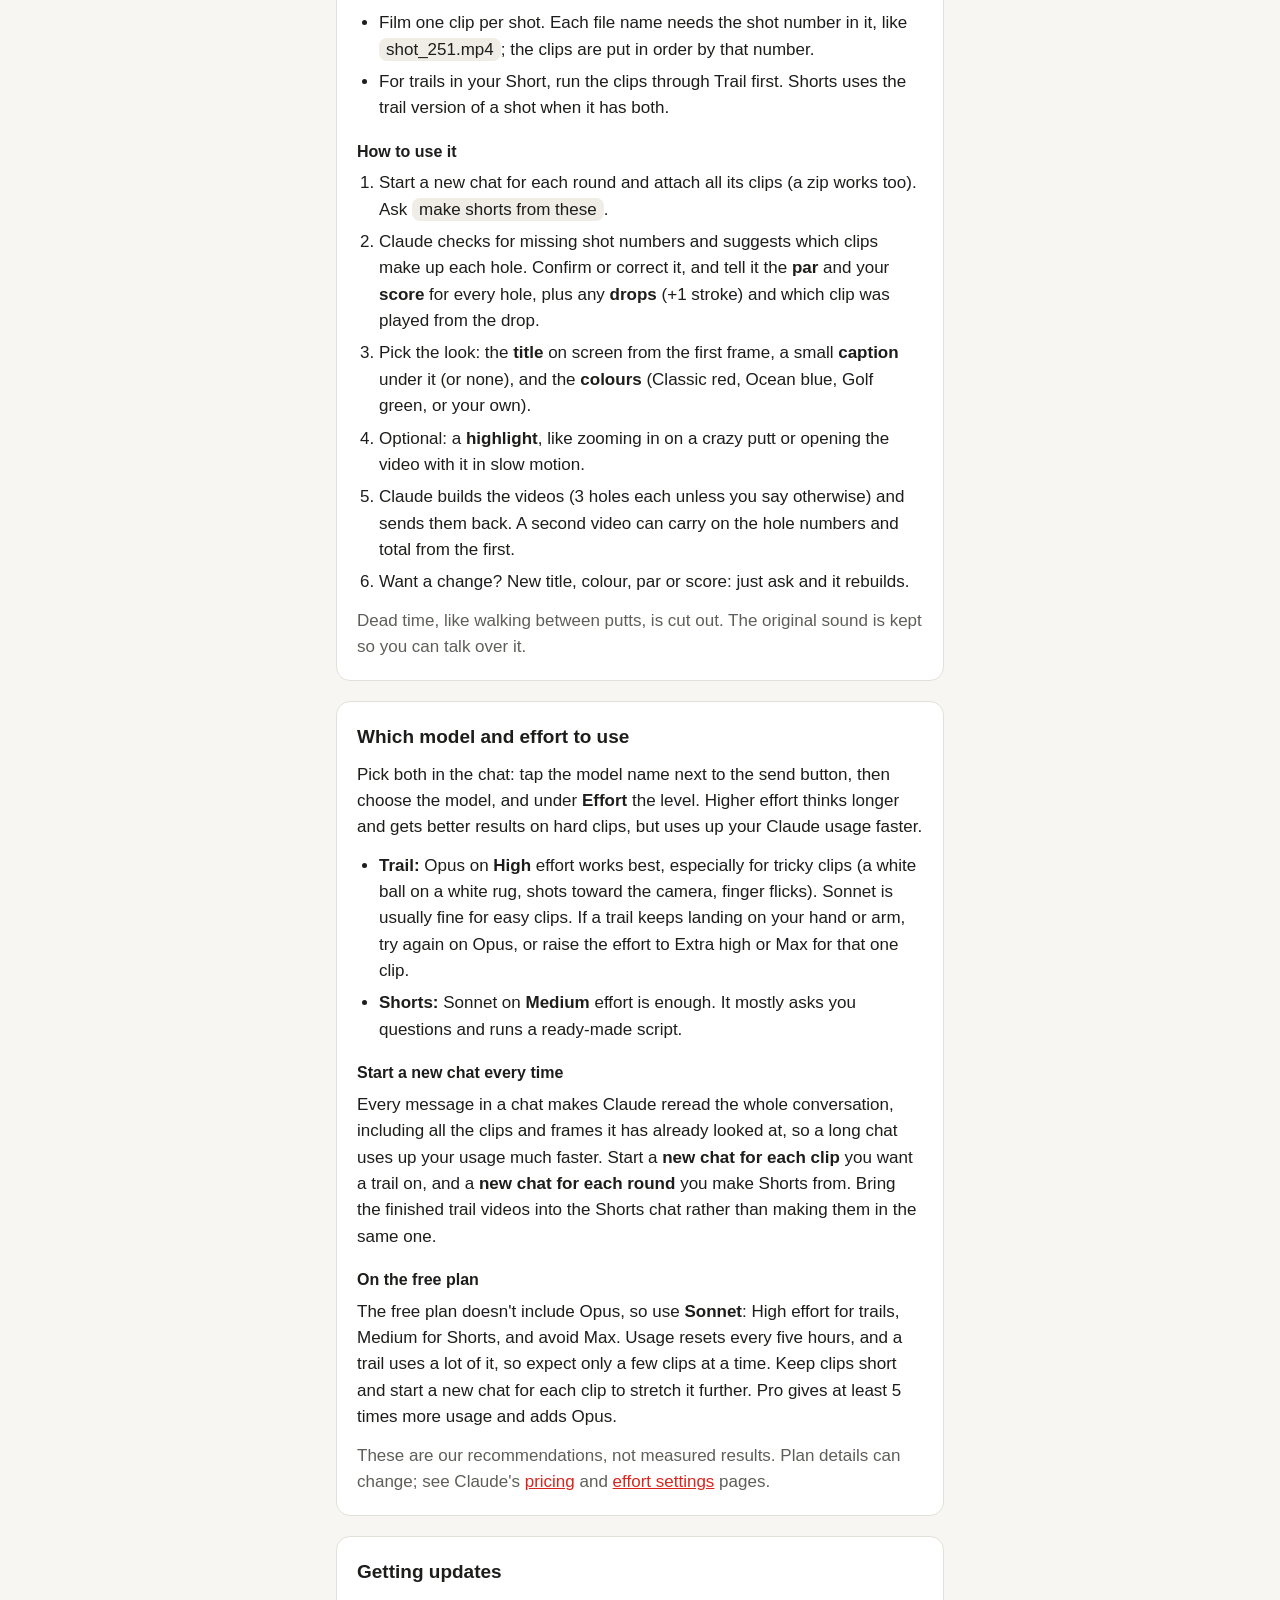
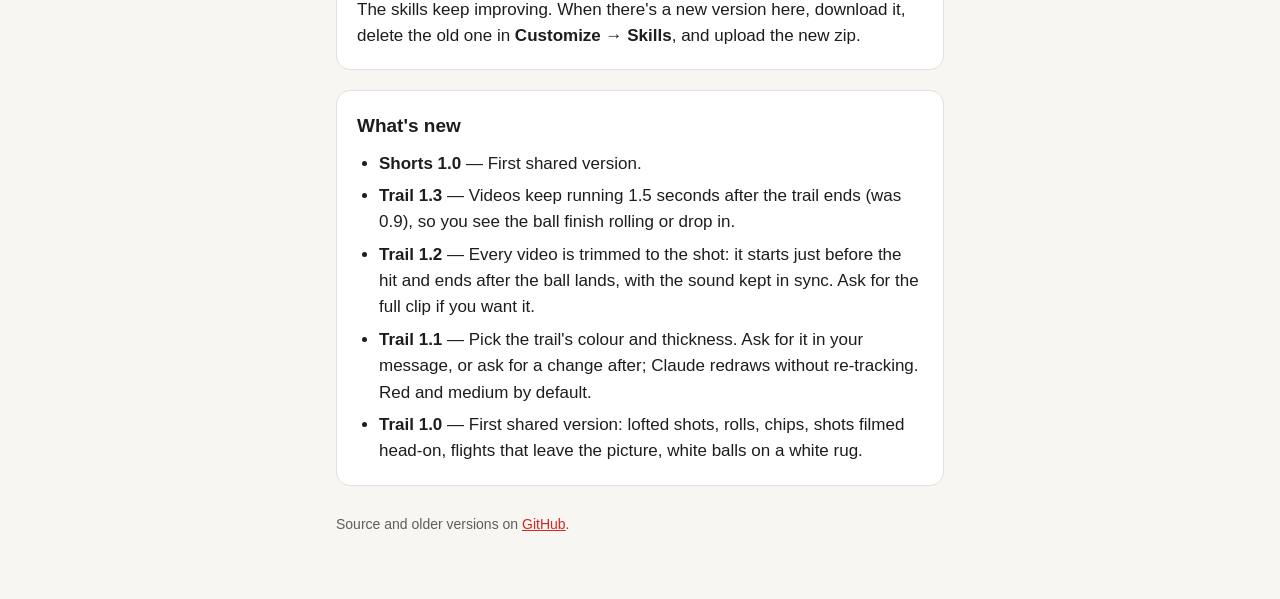
==== commit 55eb2982: "Page: start a new chat for each clip or round Co-Authored-By: Claude Opus 5.5 <noreply@anthropic.com" ====
--- a/docs/index.html
+++ b/docs/index.html
@@ -85,7 +85,7 @@
     <p class="ver">Version 1.3 · 4 October 2026</p>
     <h3>How to use it</h3>
     <ol>
-      <li>Start a new chat and attach a clip of a shot (or several).</li>
+      <li>Start a new chat and attach a clip of a shot. One clip per chat saves your usage.</li>
       <li>Ask for a trail, for example <span class="q">add a trail to this</span>. Want a different look? Say so: <span class="q">make it a thick yellow trail</span>.</li>
       <li>Claude finds the ball, checks the trail sits on it, and sends back the video, cut from just before the hit to after the ball finishes. If it picked the wrong shot or lost the ball, just say so in the chat.</li>
     </ol>
@@ -105,7 +105,7 @@
     </ul>
     <h3>How to use it</h3>
     <ol>
-      <li>Start a new chat and attach all the clips from the round (a zip works too). Ask <span class="q">make shorts from these</span>.</li>
+      <li>Start a new chat for each round and attach all its clips (a zip works too). Ask <span class="q">make shorts from these</span>.</li>
       <li>Claude checks for missing shot numbers and suggests which clips make up each hole. Confirm or correct it, and tell it the <b>par</b> and your <b>score</b> for every hole, plus any <b>drops</b> (+1 stroke) and which clip was played from the drop.</li>
       <li>Pick the look: the <b>title</b> on screen from the first frame, a small <b>caption</b> under it (or none), and the <b>colours</b> (Classic red, Ocean blue, Golf green, or your own).</li>
       <li>Optional: a <b>highlight</b>, like zooming in on a crazy putt or opening the video with it in slow motion.</li>
@@ -122,8 +122,10 @@
       <li><b>Trail:</b> Opus on <b>High</b> effort works best, especially for tricky clips (a white ball on a white rug, shots toward the camera, finger flicks). Sonnet is usually fine for easy clips. If a trail keeps landing on your hand or arm, try again on Opus, or raise the effort to Extra high or Max for that one clip.</li>
       <li><b>Shorts:</b> Sonnet on <b>Medium</b> effort is enough. It mostly asks you questions and runs a ready-made script.</li>
     </ul>
+    <h3>Start a new chat every time</h3>
+    <p>Every message in a chat makes Claude reread the whole conversation, including all the clips and frames it has already looked at, so a long chat uses up your usage much faster. Start a <b>new chat for each clip</b> you want a trail on, and a <b>new chat for each round</b> you make Shorts from. Bring the finished trail videos into the Shorts chat rather than making them in the same one.</p>
     <h3>On the free plan</h3>
-    <p>The free plan doesn't include Opus, so use <b>Sonnet</b>: High effort for trails, Medium for Shorts, and avoid Max. Usage resets every five hours, and a trail uses a lot of it, so expect only a few clips at a time. Keep clips short and do one clip per chat to stretch it further. Pro gives at least 5 times more usage and adds Opus.</p>
+    <p>The free plan doesn't include Opus, so use <b>Sonnet</b>: High effort for trails, Medium for Shorts, and avoid Max. Usage resets every five hours, and a trail uses a lot of it, so expect only a few clips at a time. Keep clips short and start a new chat for each clip to stretch it further. Pro gives at least 5 times more usage and adds Opus.</p>
     <p class="muted">These are our recommendations, not measured results. Plan details can change; see Claude's <a href="https://claude.com/pricing">pricing</a> and <a href="https://support.claude.com/en/articles/8664678-change-the-model-effort-and-thinking-settings">effort settings</a> pages.</p>
   </section>
 
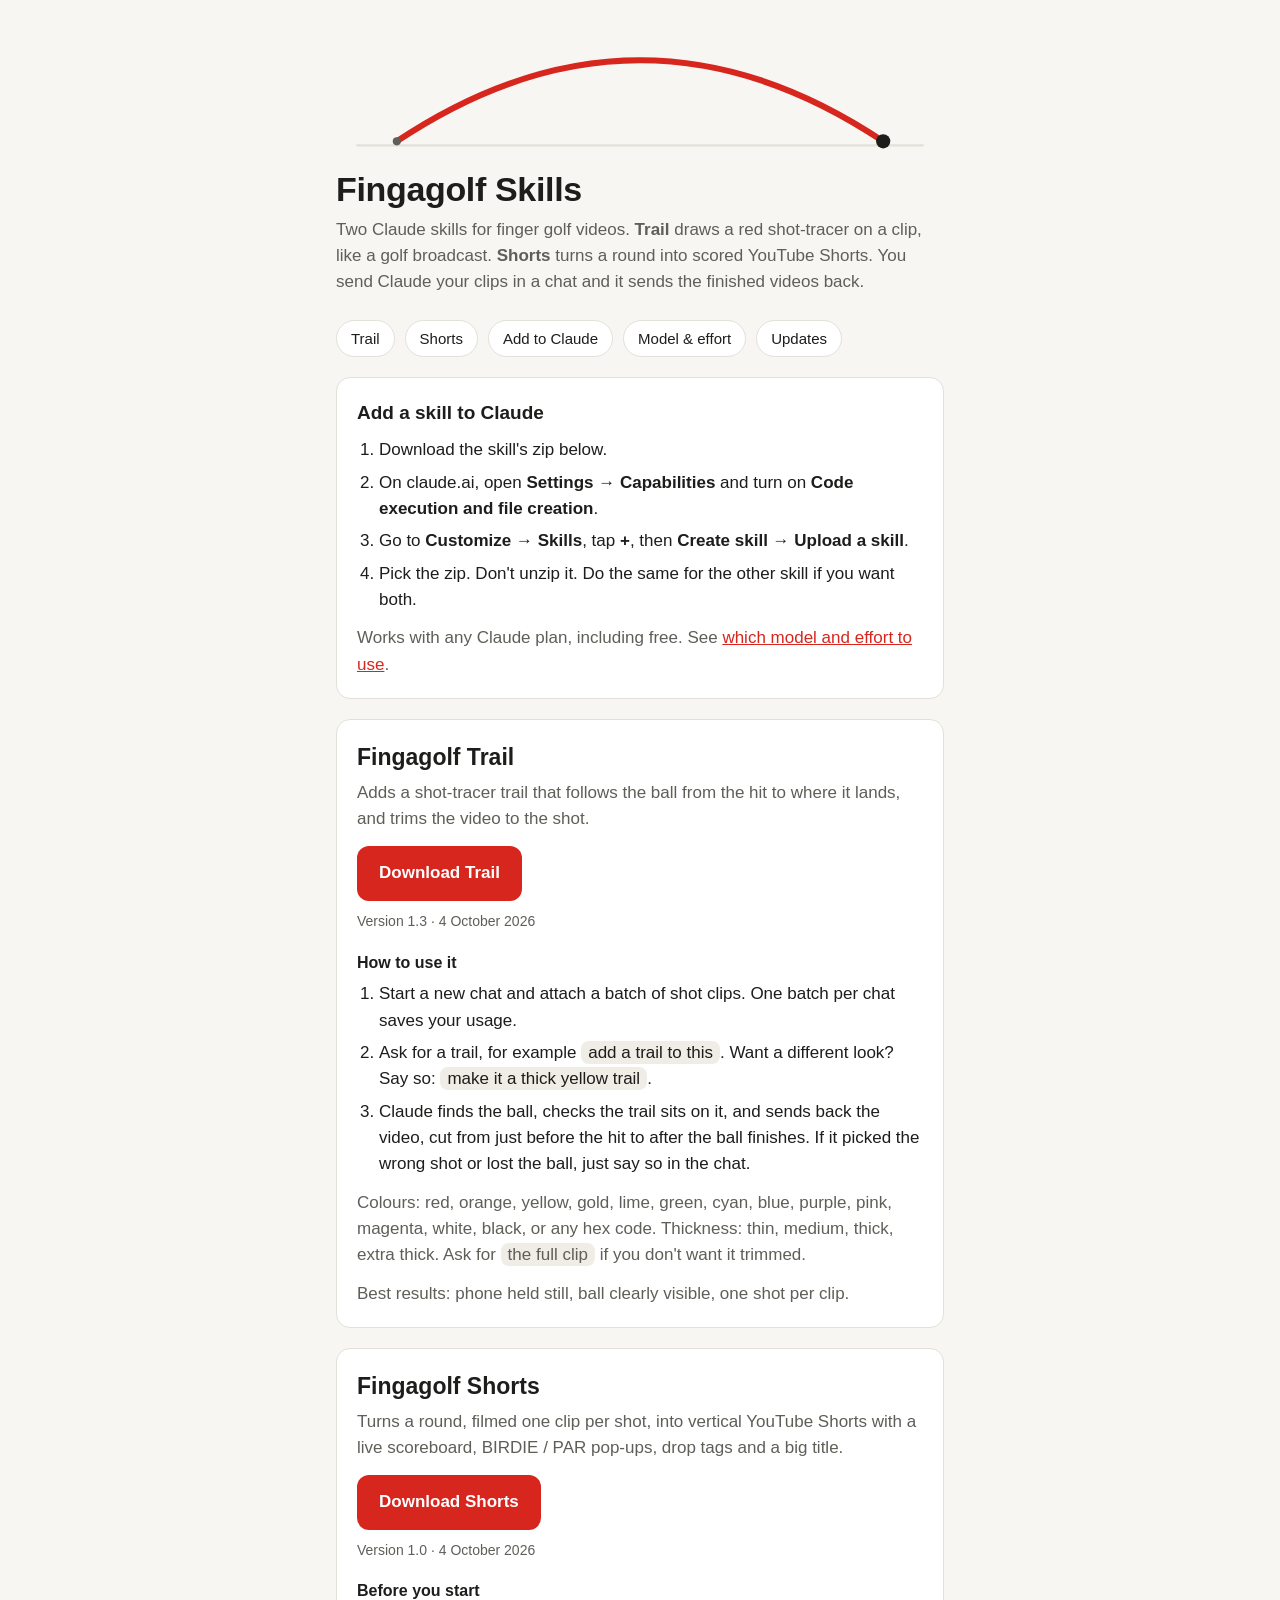
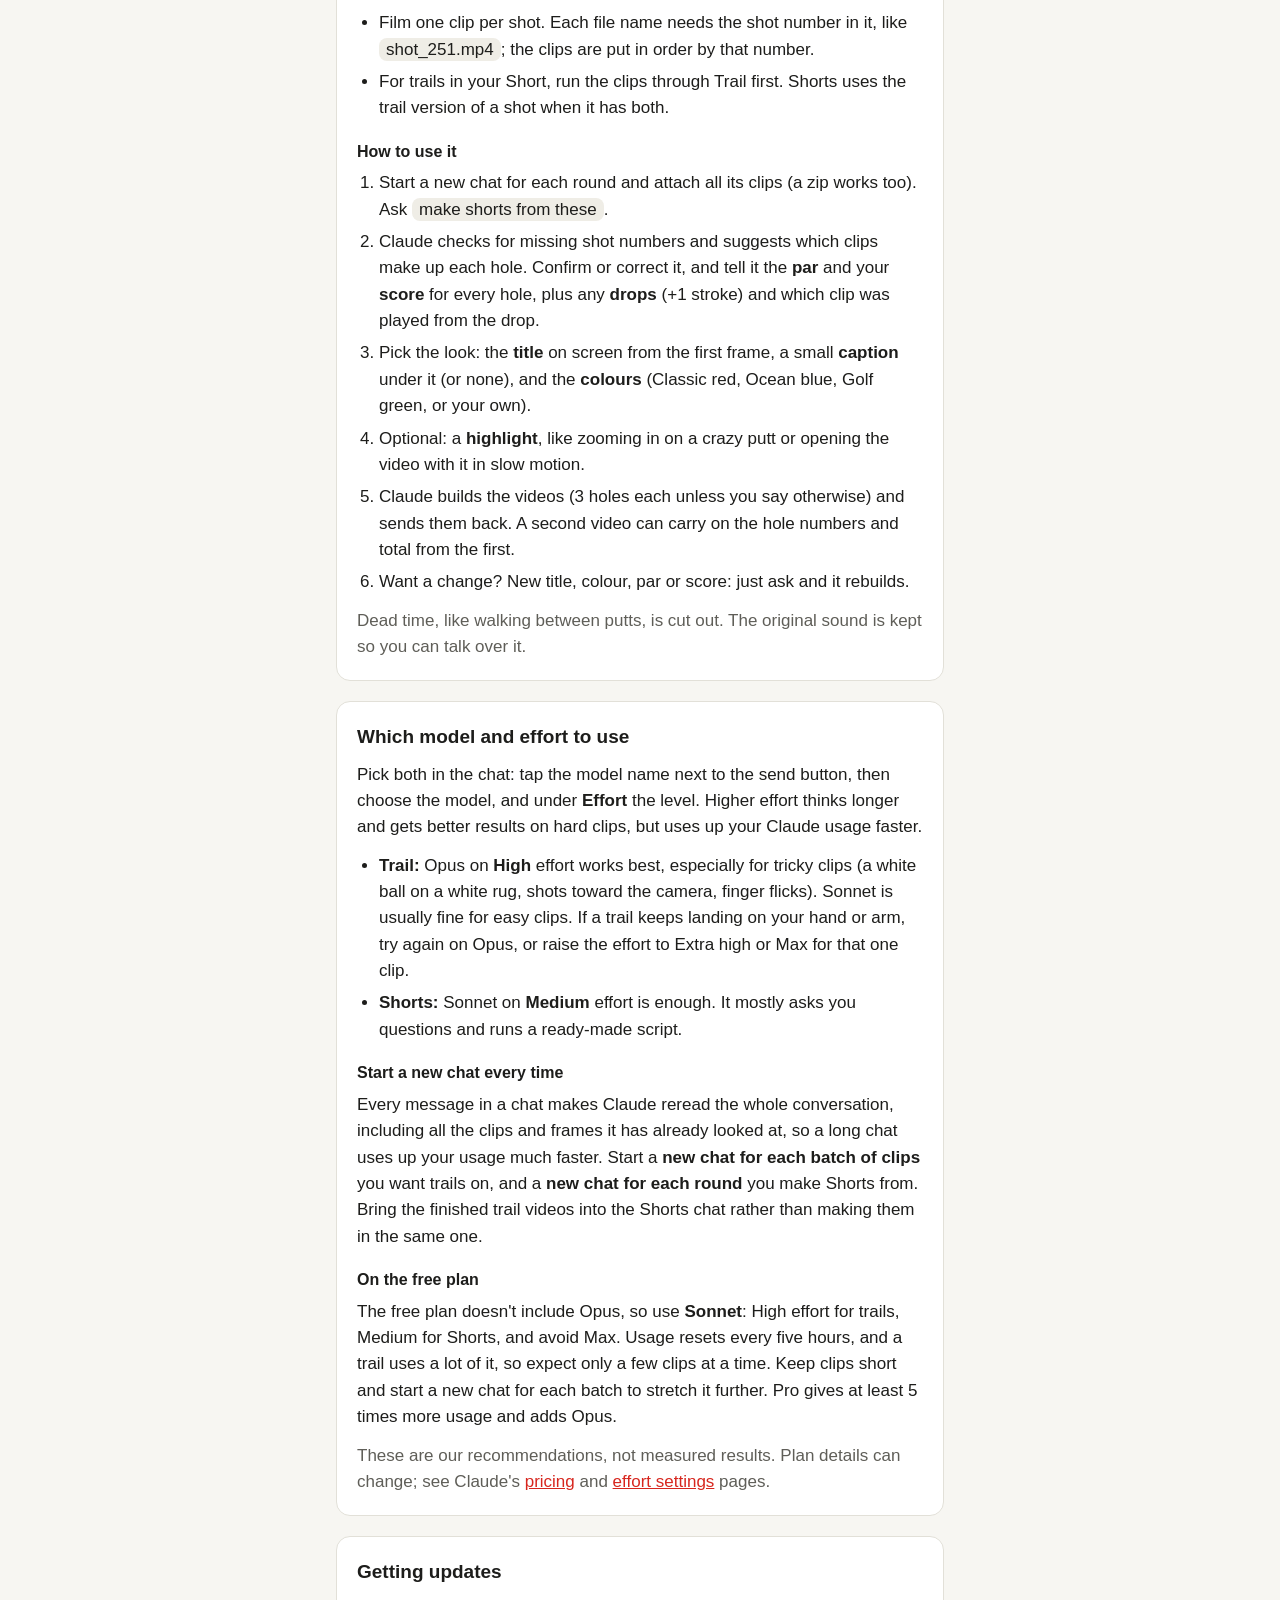
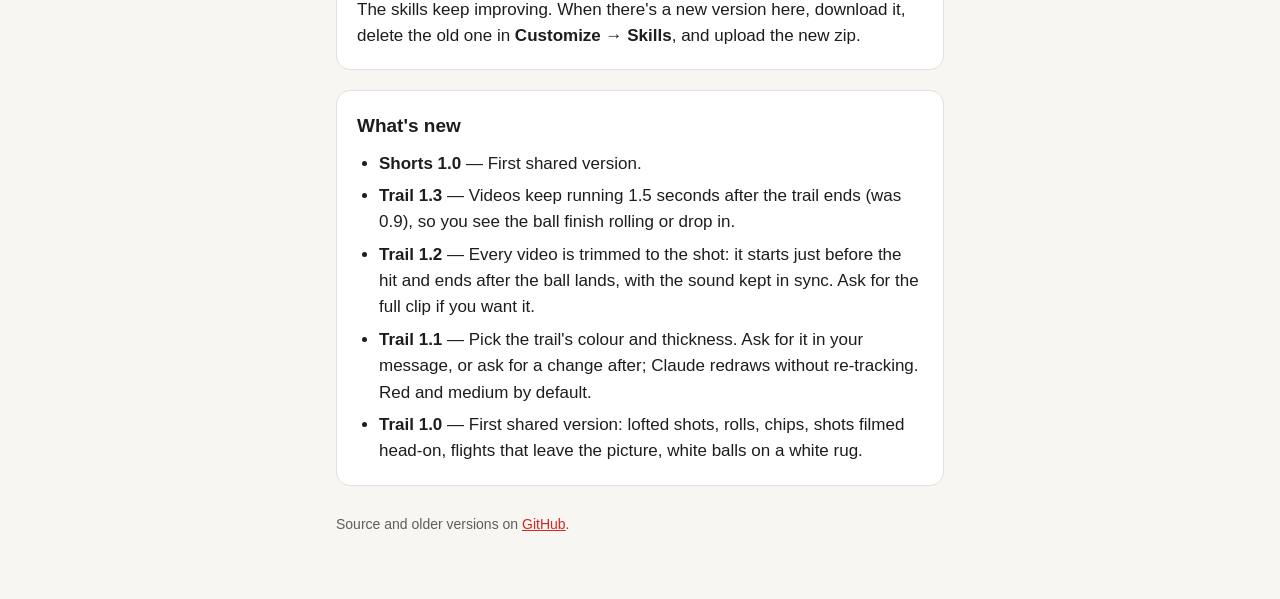
==== commit 55f90604: "Page: one batch of clips per chat Co-Authored-By: Claude Opus 5.5 <noreply@anthropic.com> Claude-Ses" ====
--- a/docs/index.html
+++ b/docs/index.html
@@ -85,7 +85,7 @@
     <p class="ver">Version 1.3 · 4 October 2026</p>
     <h3>How to use it</h3>
     <ol>
-      <li>Start a new chat and attach a clip of a shot. One clip per chat saves your usage.</li>
+      <li>Start a new chat and attach a batch of shot clips. One batch per chat saves your usage.</li>
       <li>Ask for a trail, for example <span class="q">add a trail to this</span>. Want a different look? Say so: <span class="q">make it a thick yellow trail</span>.</li>
       <li>Claude finds the ball, checks the trail sits on it, and sends back the video, cut from just before the hit to after the ball finishes. If it picked the wrong shot or lost the ball, just say so in the chat.</li>
     </ol>
@@ -123,9 +123,9 @@
       <li><b>Shorts:</b> Sonnet on <b>Medium</b> effort is enough. It mostly asks you questions and runs a ready-made script.</li>
     </ul>
     <h3>Start a new chat every time</h3>
-    <p>Every message in a chat makes Claude reread the whole conversation, including all the clips and frames it has already looked at, so a long chat uses up your usage much faster. Start a <b>new chat for each clip</b> you want a trail on, and a <b>new chat for each round</b> you make Shorts from. Bring the finished trail videos into the Shorts chat rather than making them in the same one.</p>
+    <p>Every message in a chat makes Claude reread the whole conversation, including all the clips and frames it has already looked at, so a long chat uses up your usage much faster. Start a <b>new chat for each batch of clips</b> you want trails on, and a <b>new chat for each round</b> you make Shorts from. Bring the finished trail videos into the Shorts chat rather than making them in the same one.</p>
     <h3>On the free plan</h3>
-    <p>The free plan doesn't include Opus, so use <b>Sonnet</b>: High effort for trails, Medium for Shorts, and avoid Max. Usage resets every five hours, and a trail uses a lot of it, so expect only a few clips at a time. Keep clips short and start a new chat for each clip to stretch it further. Pro gives at least 5 times more usage and adds Opus.</p>
+    <p>The free plan doesn't include Opus, so use <b>Sonnet</b>: High effort for trails, Medium for Shorts, and avoid Max. Usage resets every five hours, and a trail uses a lot of it, so expect only a few clips at a time. Keep clips short and start a new chat for each batch to stretch it further. Pro gives at least 5 times more usage and adds Opus.</p>
     <p class="muted">These are our recommendations, not measured results. Plan details can change; see Claude's <a href="https://claude.com/pricing">pricing</a> and <a href="https://support.claude.com/en/articles/8664678-change-the-model-effort-and-thinking-settings">effort settings</a> pages.</p>
   </section>
 
